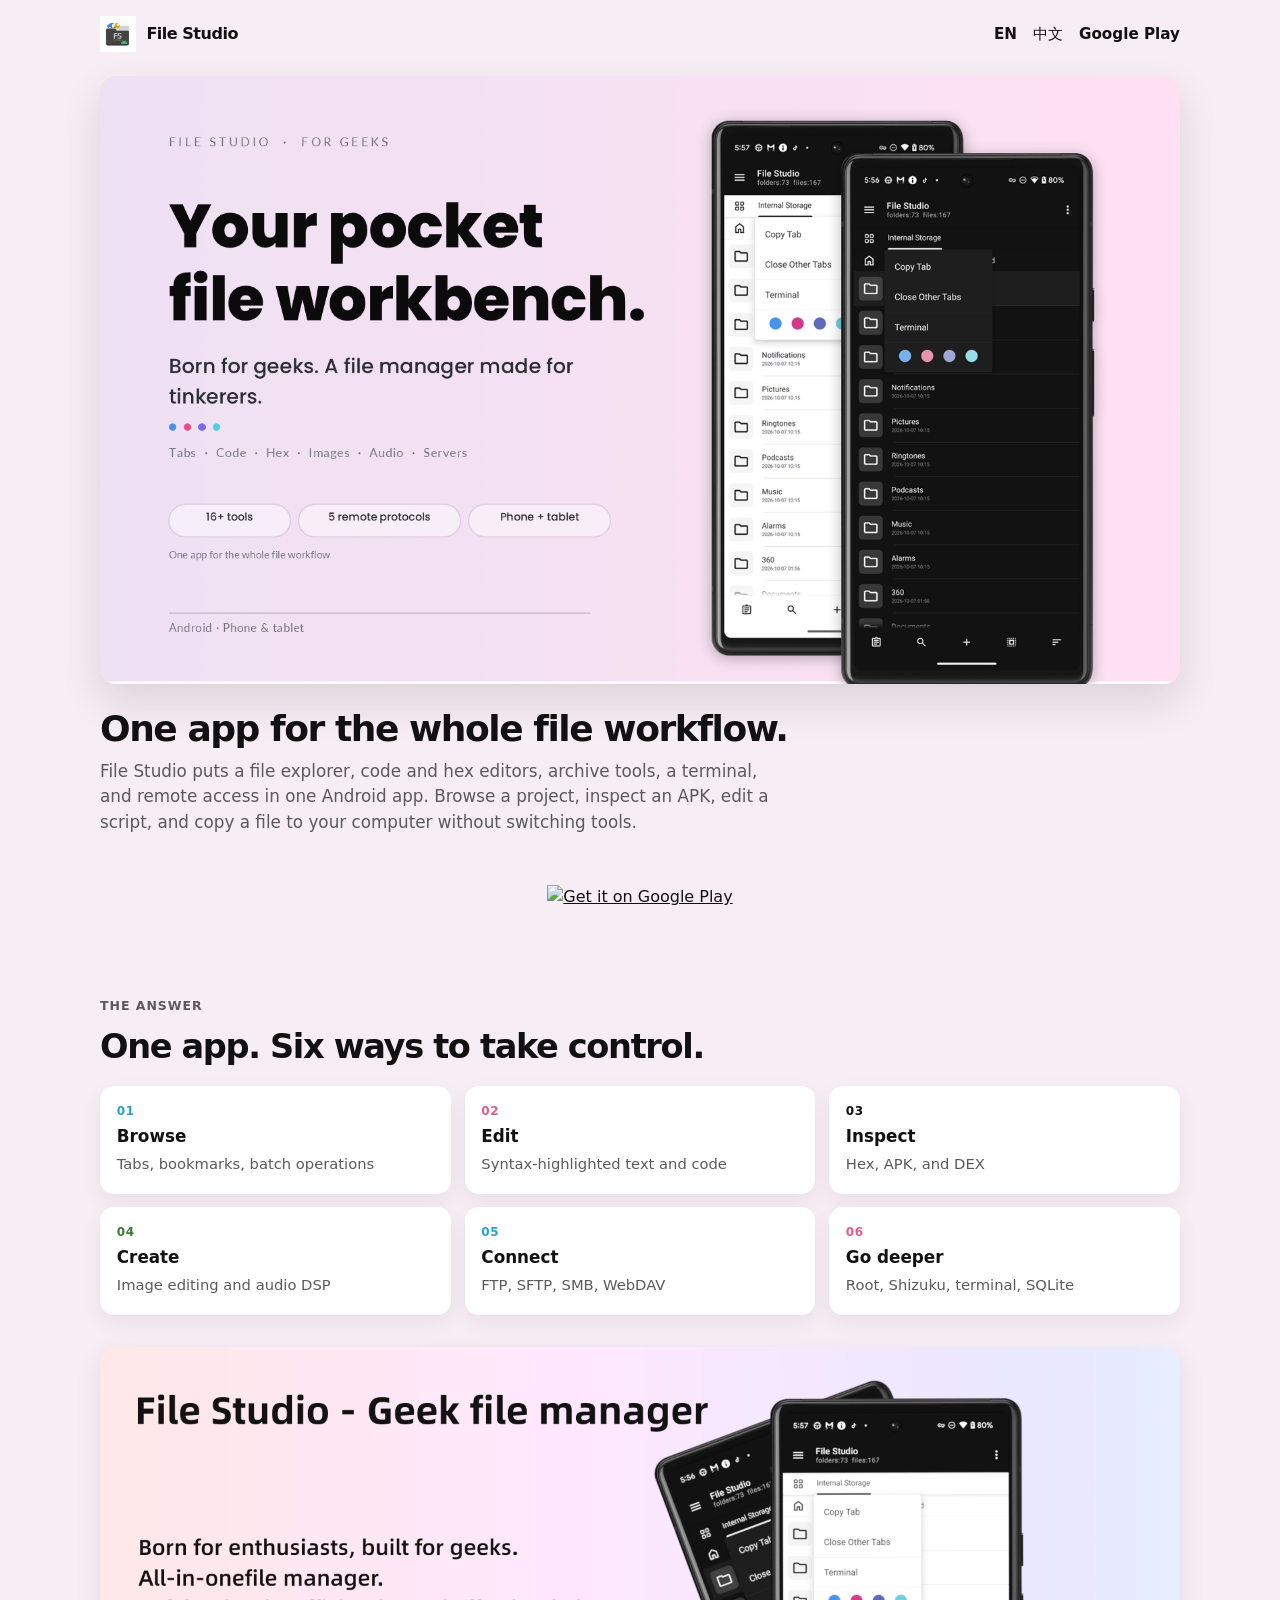
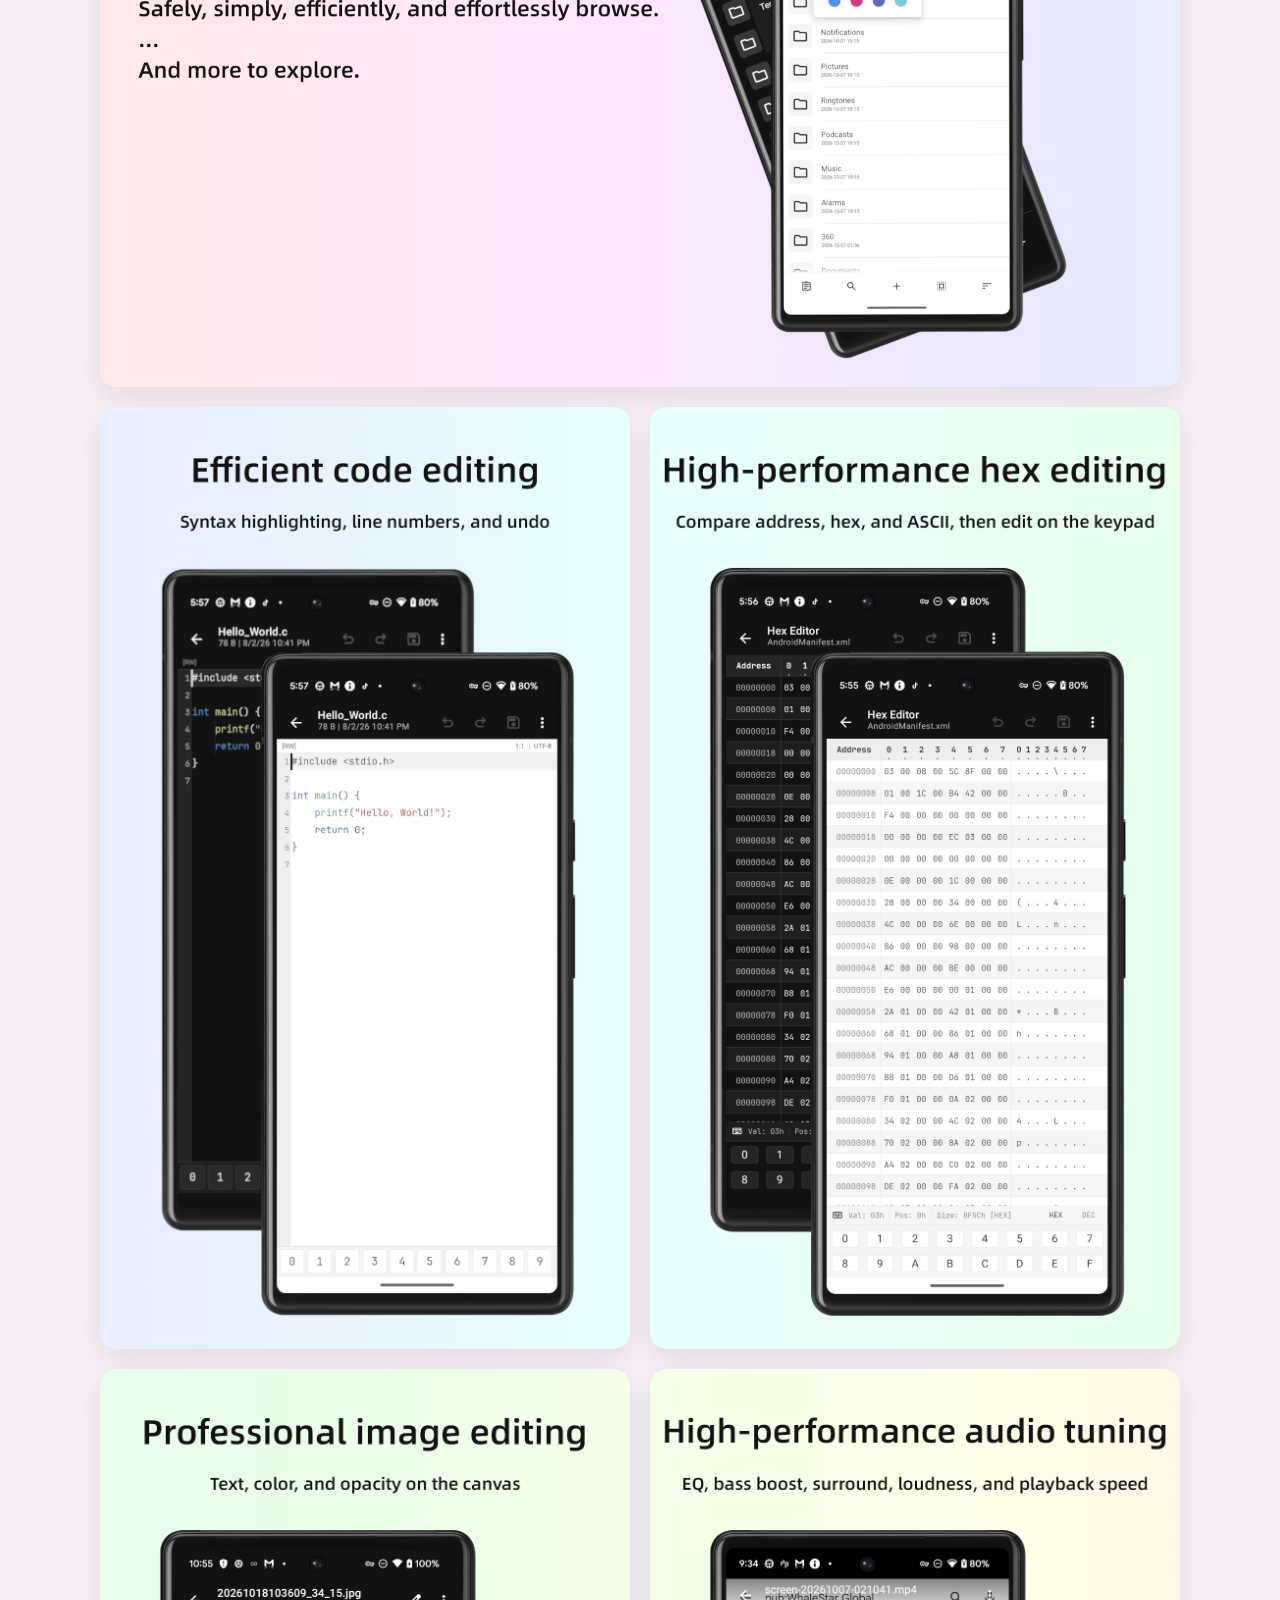
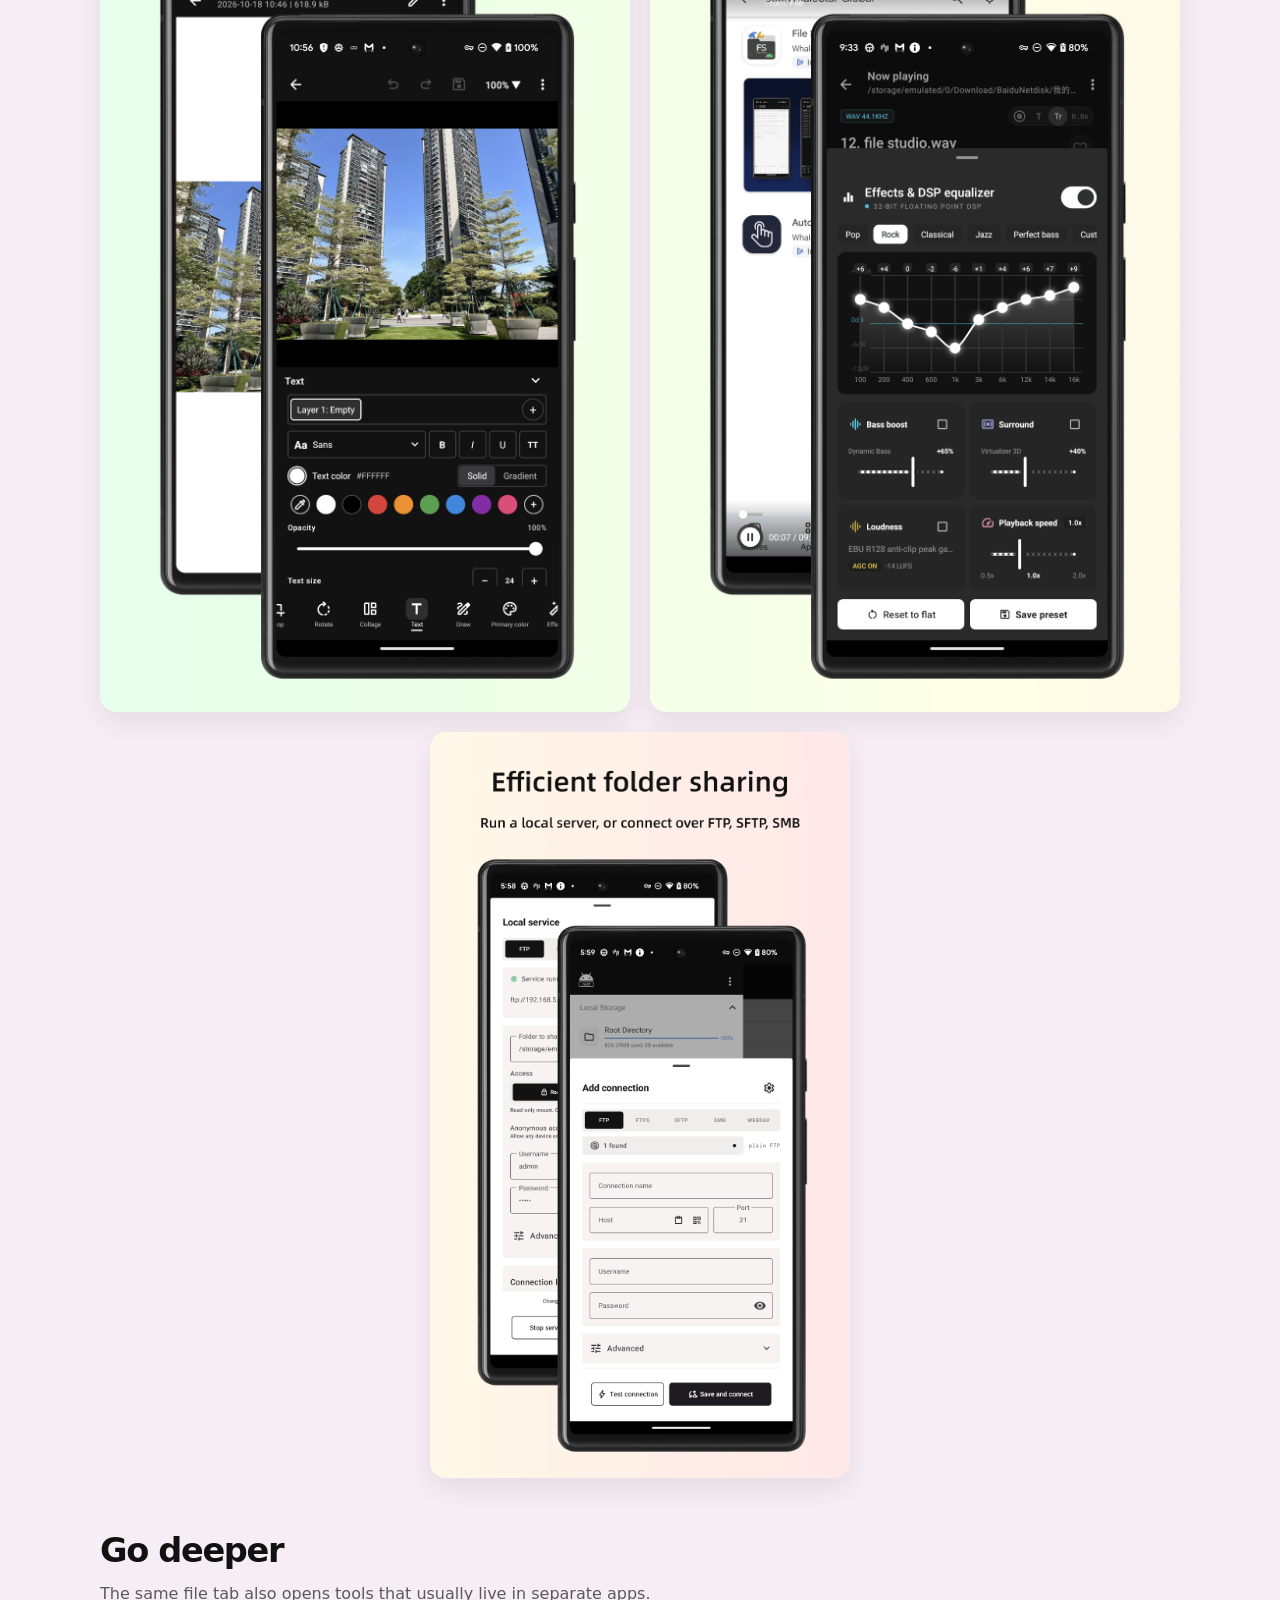
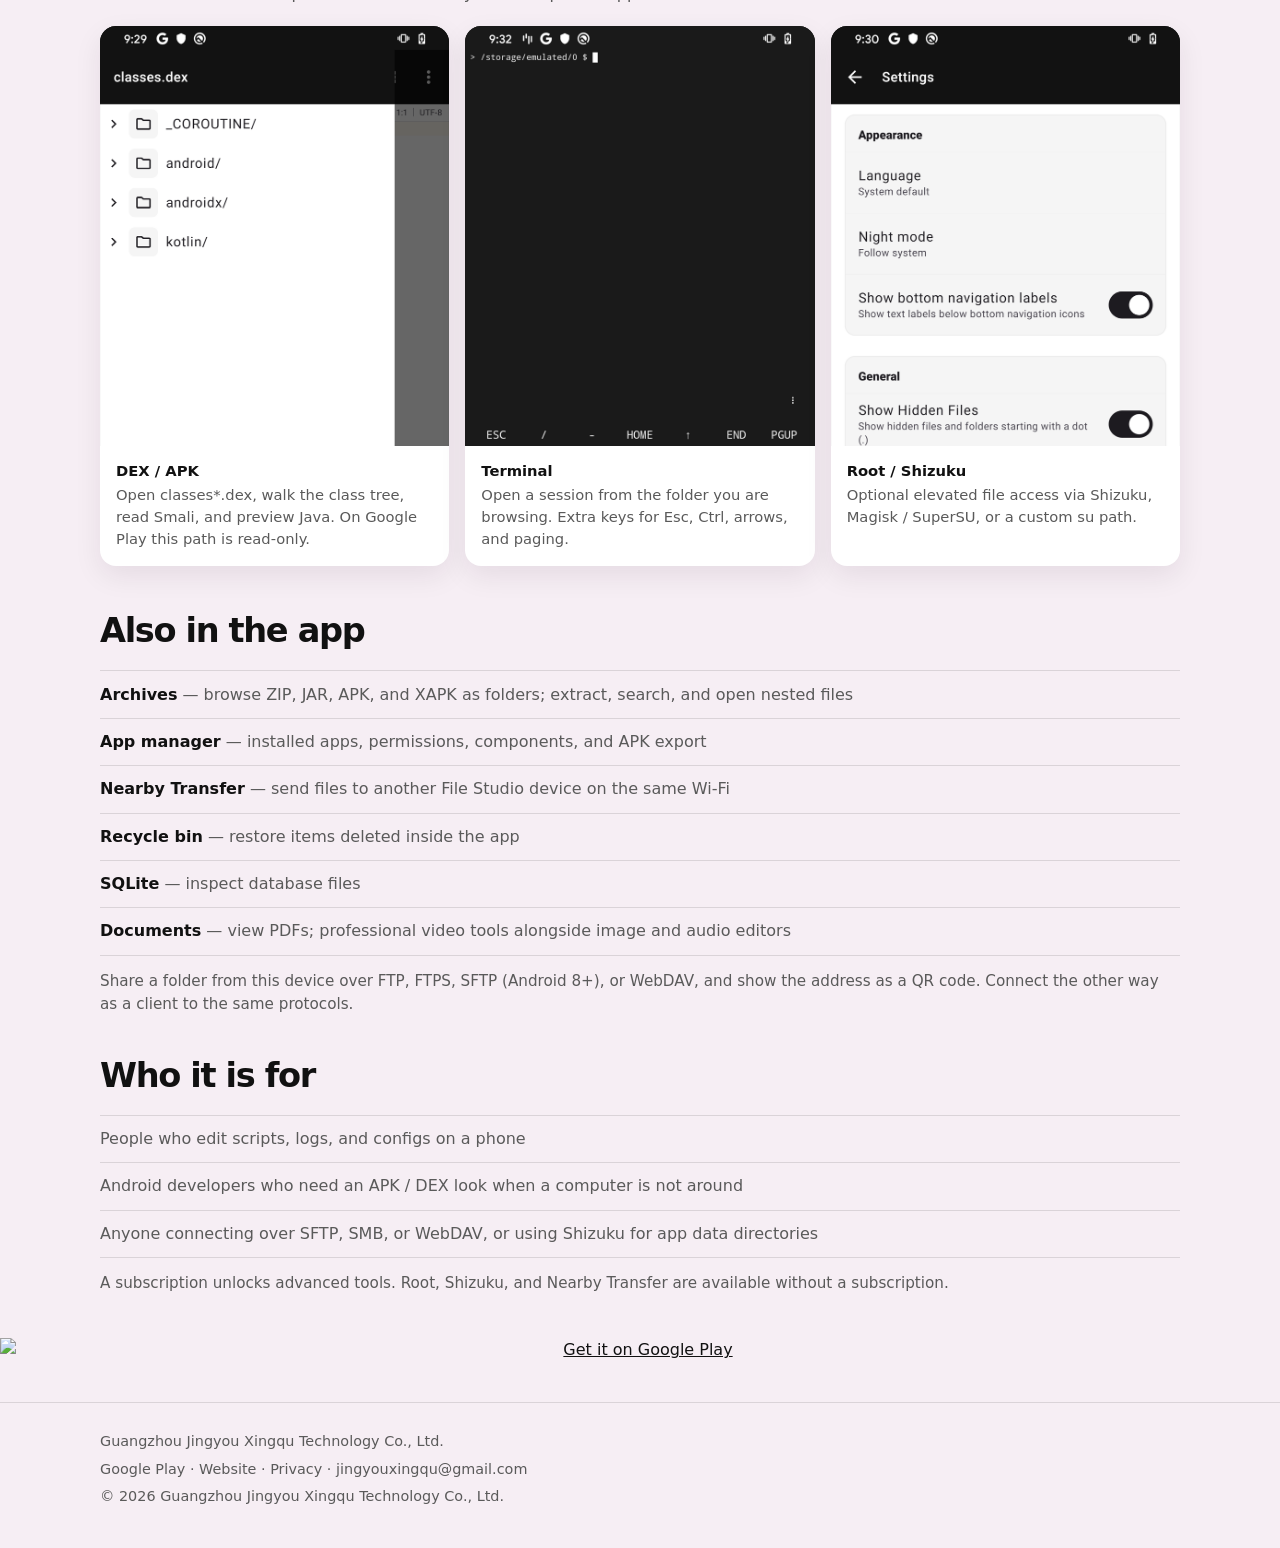
==== docs/index.html @ 3aeeb848 "发布 File Studio 产品介绍页 将 README 画廊、中英 GitHub Pages 与商店截图推到公开仓库，下载入口指向 Google Play。  Co-authored-by: Cu" ====
<!DOCTYPE html>
<html lang="en">
  <head>
    <meta charset="utf-8" />
    <meta name="viewport" content="width=device-width, initial-scale=1" />
    <title>File Studio — Geek file manager</title>
    <meta
      name="description"
      content="Born for geeks. File explorer, code and hex editors, APK/DEX inspection, terminal, and remote access — in one Android app."
    />
    <meta property="og:title" content="File Studio — Geek file manager" />
    <meta
      property="og:description"
      content="Born for geeks. A file manager made for tinkerers."
    />
    <meta property="og:image" content="images/hero-slide.png" />
    <link rel="icon" href="images/icon.png" />
    <link rel="stylesheet" href="styles.css" />
  </head>
  <body>
    <header class="wrap site-header">
      <a class="brand" href="./">
        <img src="images/icon.png" alt="" width="36" height="36" />
        File Studio
      </a>
      <nav class="nav">
        <a href="./" aria-current="page">EN</a>
        <a href="zh-cn/">中文</a>
        <a
          class="play-text"
          href="https://play.google.com/store/apps/details?id=com.happy.explorer"
          >Google Play</a
        >
      </nav>
    </header>

    <main>
      <section class="wrap hero">
        <img
          class="hero-slide"
          src="images/hero-slide.png"
          alt="File Studio — your pocket file workbench on phone and tablet"
        />
      </section>

      <section class="wrap intro">
        <h1>One app for the whole file workflow.</h1>
        <p>
          File Studio puts a file explorer, code and hex editors, archive tools,
          a terminal, and remote access in one Android app. Browse a project,
          inspect an APK, edit a script, and copy a file to your computer without
          switching tools.
        </p>
      </section>

      <p class="play-row">
        <a href="https://play.google.com/store/apps/details?id=com.happy.explorer">
          <img
            alt="Get it on Google Play"
            src="https://play.google.com/intl/en_us/badges/static/images/badges/en_badge_web_generic.png"
          />
        </a>
      </p>

      <section class="wrap ways">
        <p class="ways-kicker">The answer</p>
        <h2>One app. Six ways to take control.</h2>
        <div class="ways-grid">
          <div class="way">
            <span class="num">01</span>
            <strong>Browse</strong>
            <span>Tabs, bookmarks, batch operations</span>
          </div>
          <div class="way">
            <span class="num">02</span>
            <strong>Edit</strong>
            <span>Syntax-highlighted text and code</span>
          </div>
          <div class="way">
            <span class="num">03</span>
            <strong>Inspect</strong>
            <span>Hex, APK, and DEX</span>
          </div>
          <div class="way">
            <span class="num">04</span>
            <strong>Create</strong>
            <span>Image editing and audio DSP</span>
          </div>
          <div class="way">
            <span class="num">05</span>
            <strong>Connect</strong>
            <span>FTP, SFTP, SMB, WebDAV</span>
          </div>
          <div class="way">
            <span class="num">06</span>
            <strong>Go deeper</strong>
            <span>Root, Shizuku, terminal, SQLite</span>
          </div>
        </div>
      </section>

      <section class="wrap gallery" aria-label="Screenshots">
        <img
          class="shot"
          src="images/en/phone-01.png"
          alt="Efficient file browsing — copy tabs, close others, and open a terminal"
        />
        <div class="pair">
          <img
            class="shot"
            src="images/en/phone-02.png"
            alt="Efficient code editing — syntax highlighting, line numbers, and undo"
          />
          <img
            class="shot"
            src="images/en/phone-03.png"
            alt="High-performance hex editing — address, hex, and ASCII side by side"
          />
        </div>
        <div class="pair">
          <img
            class="shot"
            src="images/en/phone-04.png"
            alt="Professional image editing — text, color, and opacity on the canvas"
          />
          <img
            class="shot"
            src="images/en/phone-05.png"
            alt="High-performance audio tuning — EQ, bass boost, surround, loudness, and playback speed"
          />
        </div>
        <img
          class="shot portrait"
          src="images/en/phone-06.png"
          alt="Efficient folder sharing — run a local server, or connect over FTP, SFTP, SMB"
        />
      </section>

      <section class="wrap deeper">
        <h2>Go deeper</h2>
        <p class="lead">The same file tab also opens tools that usually live in separate apps.</p>
        <div class="deeper-grid">
          <figure>
            <img src="images/dex.png" alt="DEX class tree for classes.dex" />
            <figcaption>
              <strong>DEX / APK</strong>
              <span>Open classes*.dex, walk the class tree, read Smali, and preview Java. On Google Play this path is read-only.</span>
            </figcaption>
          </figure>
          <figure>
            <img src="images/terminal.png" alt="Built-in terminal session" />
            <figcaption>
              <strong>Terminal</strong>
              <span>Open a session from the folder you are browsing. Extra keys for Esc, Ctrl, arrows, and paging.</span>
            </figcaption>
          </figure>
          <figure>
            <img src="images/root.png" alt="Shizuku and Root settings" />
            <figcaption>
              <strong>Root / Shizuku</strong>
              <span>Optional elevated file access via Shizuku, Magisk / SuperSU, or a custom su path.</span>
            </figcaption>
          </figure>
        </div>
      </section>

      <section class="wrap also">
        <h2>Also in the app</h2>
        <ul>
          <li><strong>Archives</strong> — browse ZIP, JAR, APK, and XAPK as folders; extract, search, and open nested files</li>
          <li><strong>App manager</strong> — installed apps, permissions, components, and APK export</li>
          <li><strong>Nearby Transfer</strong> — send files to another File Studio device on the same Wi-Fi</li>
          <li><strong>Recycle bin</strong> — restore items deleted inside the app</li>
          <li><strong>SQLite</strong> — inspect database files</li>
          <li><strong>Documents</strong> — view PDFs; professional video tools alongside image and audio editors</li>
        </ul>
        <p class="note">
          Share a folder from this device over FTP, FTPS, SFTP (Android 8+), or WebDAV,
          and show the address as a QR code. Connect the other way as a client to the same protocols.
        </p>
      </section>

      <section class="wrap who">
        <h2>Who it is for</h2>
        <ul>
          <li>People who edit scripts, logs, and configs on a phone</li>
          <li>Android developers who need an APK / DEX look when a computer is not around</li>
          <li>Anyone connecting over SFTP, SMB, or WebDAV, or using Shizuku for app data directories</li>
        </ul>
        <p class="note">
          A subscription unlocks advanced tools. Root, Shizuku, and Nearby Transfer are available without a subscription.
        </p>
      </section>

      <section class="cta">
        <a href="https://play.google.com/store/apps/details?id=com.happy.explorer">
          <img
            alt="Get it on Google Play"
            src="https://play.google.com/intl/en_us/badges/static/images/badges/en_badge_web_generic.png"
            height="80"
          />
        </a>
      </section>
    </main>

    <footer class="site-footer">
      <div class="wrap">
        <p>Guangzhou Jingyou Xingqu Technology Co., Ltd.</p>
        <p>
          <a href="https://play.google.com/store/apps/details?id=com.happy.explorer">Google Play</a>
          · <a href="https://fs.xingqux.com">Website</a>
          · <a href="https://fs.xingqux.com/legal/privacy/">Privacy</a>
          · <a href="mailto:jingyouxingqu@gmail.com">jingyouxingqu@gmail.com</a>
        </p>
        <p>© 2026 Guangzhou Jingyou Xingqu Technology Co., Ltd.</p>
      </div>
    </footer>
  </body>
</html>
---- docs/styles.css ----
:root {
  --bg: #f6eef4;
  --bg-alt: #f3f5ee;
  --ink: #111111;
  --muted: #5a5a5a;
  --line: rgba(17, 17, 17, 0.12);
  --card: #ffffff;
  --max: 1080px;
  --font: "Segoe UI", system-ui, -apple-system, "PingFang SC", "Noto Sans SC",
    "Hiragino Sans GB", sans-serif;
}

* { box-sizing: border-box; }

html, body {
  margin: 0;
  padding: 0;
  background: var(--bg);
  color: var(--ink);
  font-family: var(--font);
  line-height: 1.5;
}

img { max-width: 100%; height: auto; display: block; }

a { color: inherit; }

.wrap {
  width: min(100% - 2rem, var(--max));
  margin-inline: auto;
}

.site-header {
  display: flex;
  align-items: center;
  justify-content: space-between;
  gap: 1rem;
  padding: 1rem 0;
}

.brand {
  display: flex;
  align-items: center;
  gap: 0.65rem;
  text-decoration: none;
  font-weight: 700;
  letter-spacing: -0.03em;
}

.brand img {
  width: 36px;
  height: 36px;
}

.nav {
  display: flex;
  align-items: center;
  gap: 1rem;
  font-size: 0.95rem;
}

.nav a { text-decoration: none; }

.nav a[aria-current="page"] { font-weight: 700; }

.nav .play-text {
  font-weight: 700;
}

.hero {
  padding: 0.5rem 0 1.5rem;
}

.intro {
  padding: 0 0 1.75rem;
}

.intro h1 {
  margin: 0 0 0.65rem;
  font-size: clamp(1.7rem, 3.2vw, 2.25rem);
  letter-spacing: -0.04em;
  line-height: 1.15;
}

.intro p {
  margin: 0;
  max-width: 42rem;
  color: var(--muted);
  font-size: 1.05rem;
}

.ways {
  padding: 0 0 2rem;
}

.ways h2,
.also h2,
.who h2 {
  margin: 0 0 0.85rem;
  font-size: clamp(1.6rem, 3vw, 2.1rem);
  letter-spacing: -0.04em;
}

.ways-kicker {
  margin: 0 0 0.35rem;
  font-size: 0.78rem;
  font-weight: 700;
  letter-spacing: 0.08em;
  text-transform: uppercase;
  color: var(--muted);
}

.ways-grid {
  display: grid;
  grid-template-columns: repeat(3, 1fr);
  gap: 0.85rem;
}

.way {
  background: var(--card);
  border-radius: 14px;
  padding: 1rem 1.05rem 1.1rem;
  box-shadow: 0 8px 22px rgba(40, 16, 32, 0.06);
}

.way .num {
  display: block;
  font-size: 0.75rem;
  font-weight: 700;
  letter-spacing: 0.04em;
  color: #2aa3c7;
  margin-bottom: 0.25rem;
}

.way:nth-child(2) .num { color: #e45d8a; }
.way:nth-child(3) .num { color: #111; }
.way:nth-child(4) .num { color: #3d7a3a; }
.way:nth-child(5) .num { color: #2aa3c7; }
.way:nth-child(6) .num { color: #e45d8a; }

.way strong {
  display: block;
  font-size: 1.05rem;
  margin-bottom: 0.2rem;
}

.way span {
  color: var(--muted);
  font-size: 0.92rem;
}

.also,
.who {
  padding: 0 0 2.2rem;
}

.also ul,
.who ul {
  margin: 0;
  padding: 0;
  list-style: none;
}

.also li,
.who li {
  padding: 0.7rem 0;
  border-top: 1px solid var(--line);
  color: var(--muted);
}

.also li:last-child,
.who li:last-child {
  border-bottom: 1px solid var(--line);
}

.also li strong,
.who li strong {
  color: var(--ink);
}

.note {
  margin: 0.9rem 0 0;
  color: var(--muted);
  font-size: 0.95rem;
}

.hero img.hero-slide {
  width: 100%;
  border-radius: 16px;
  box-shadow: 0 18px 40px rgba(40, 16, 32, 0.12);
}

.play-row {
  display: flex;
  justify-content: center;
  padding: 0.4rem 0 1.5rem;
}

.play-row img {
  height: 72px;
  width: auto;
}

.gallery {
  display: grid;
  gap: 1.25rem;
  padding-bottom: 2.5rem;
}

.gallery .shot {
  width: 100%;
  border-radius: 16px;
  background: var(--card);
  box-shadow: 0 10px 28px rgba(40, 16, 32, 0.08);
}

.gallery > .shot.portrait {
  max-width: 420px;
  margin-inline: auto;
}

.gallery .pair {
  display: grid;
  grid-template-columns: 1fr 1fr;
  gap: 1.25rem;
}

.gallery .pair .shot {
  margin-inline: auto;
}

.deeper {
  padding: 0.5rem 0 2.5rem;
}

.deeper h2 {
  margin: 0 0 0.35rem;
  font-size: clamp(1.6rem, 3vw, 2.1rem);
  letter-spacing: -0.04em;
}

.deeper .lead {
  margin: 0 0 1.25rem;
  color: var(--muted);
}

.deeper-grid {
  display: grid;
  grid-template-columns: repeat(3, 1fr);
  gap: 1rem;
}

figure {
  margin: 0;
  background: var(--card);
  border-radius: 16px;
  overflow: hidden;
  box-shadow: 0 10px 28px rgba(40, 16, 32, 0.08);
}

figure img {
  width: 100%;
  max-height: 420px;
  object-fit: cover;
  object-position: top;
  background: #111;
}

figcaption {
  padding: 0.85rem 1rem 1rem;
  font-size: 0.92rem;
}

figcaption strong {
  display: block;
  margin-bottom: 0.15rem;
}

figcaption span {
  color: var(--muted);
}

.cta {
  text-align: center;
  padding: 0.5rem 0 2.5rem;
}

.site-footer {
  border-top: 1px solid var(--line);
  padding: 1.4rem 0 2.2rem;
  color: var(--muted);
  font-size: 0.9rem;
}

.site-footer p { margin: 0.35rem 0; }

.site-footer a { text-decoration: none; }

.site-footer a:hover { text-decoration: underline; }

@media (max-width: 800px) {
  .gallery .pair,
  .ways-grid {
    grid-template-columns: 1fr;
  }
  .deeper-grid {
    grid-template-columns: 1fr;
    max-width: 360px;
    margin-inline: auto;
  }
  figure img { max-height: 520px; }
}
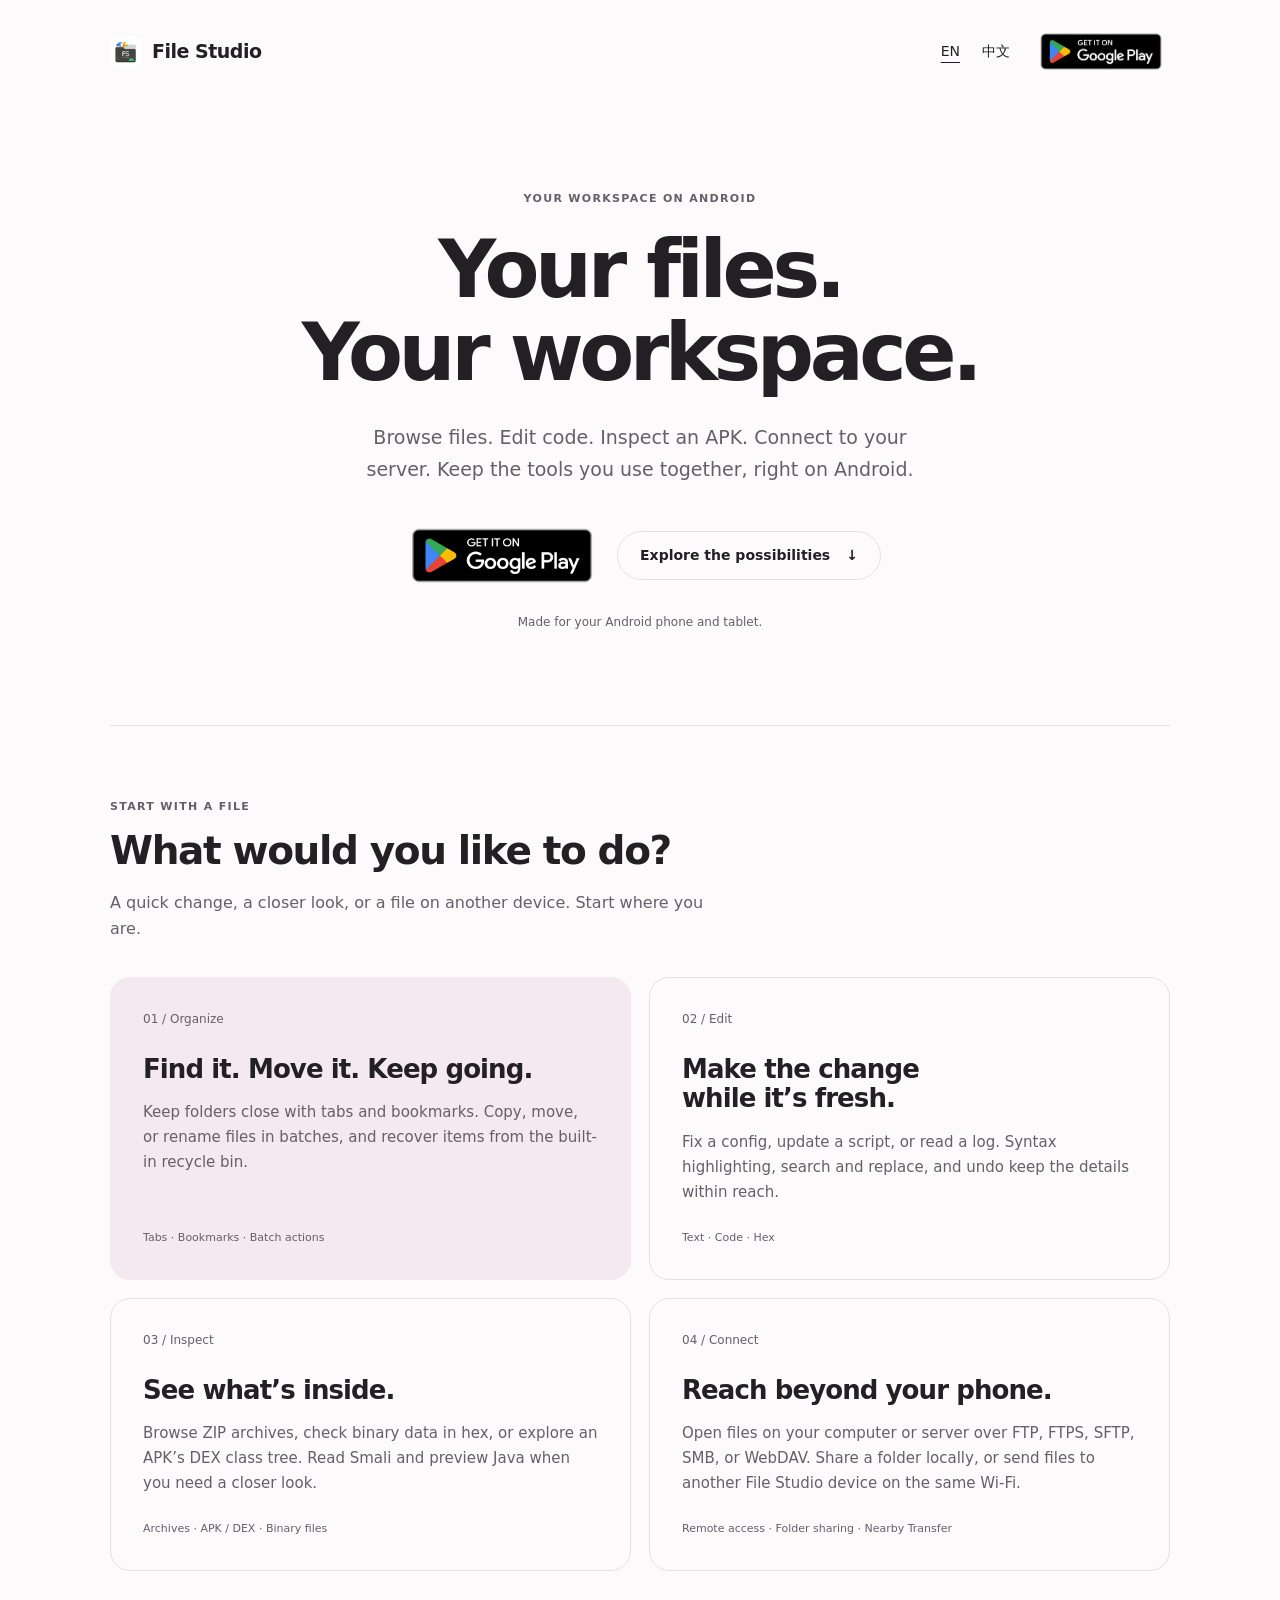
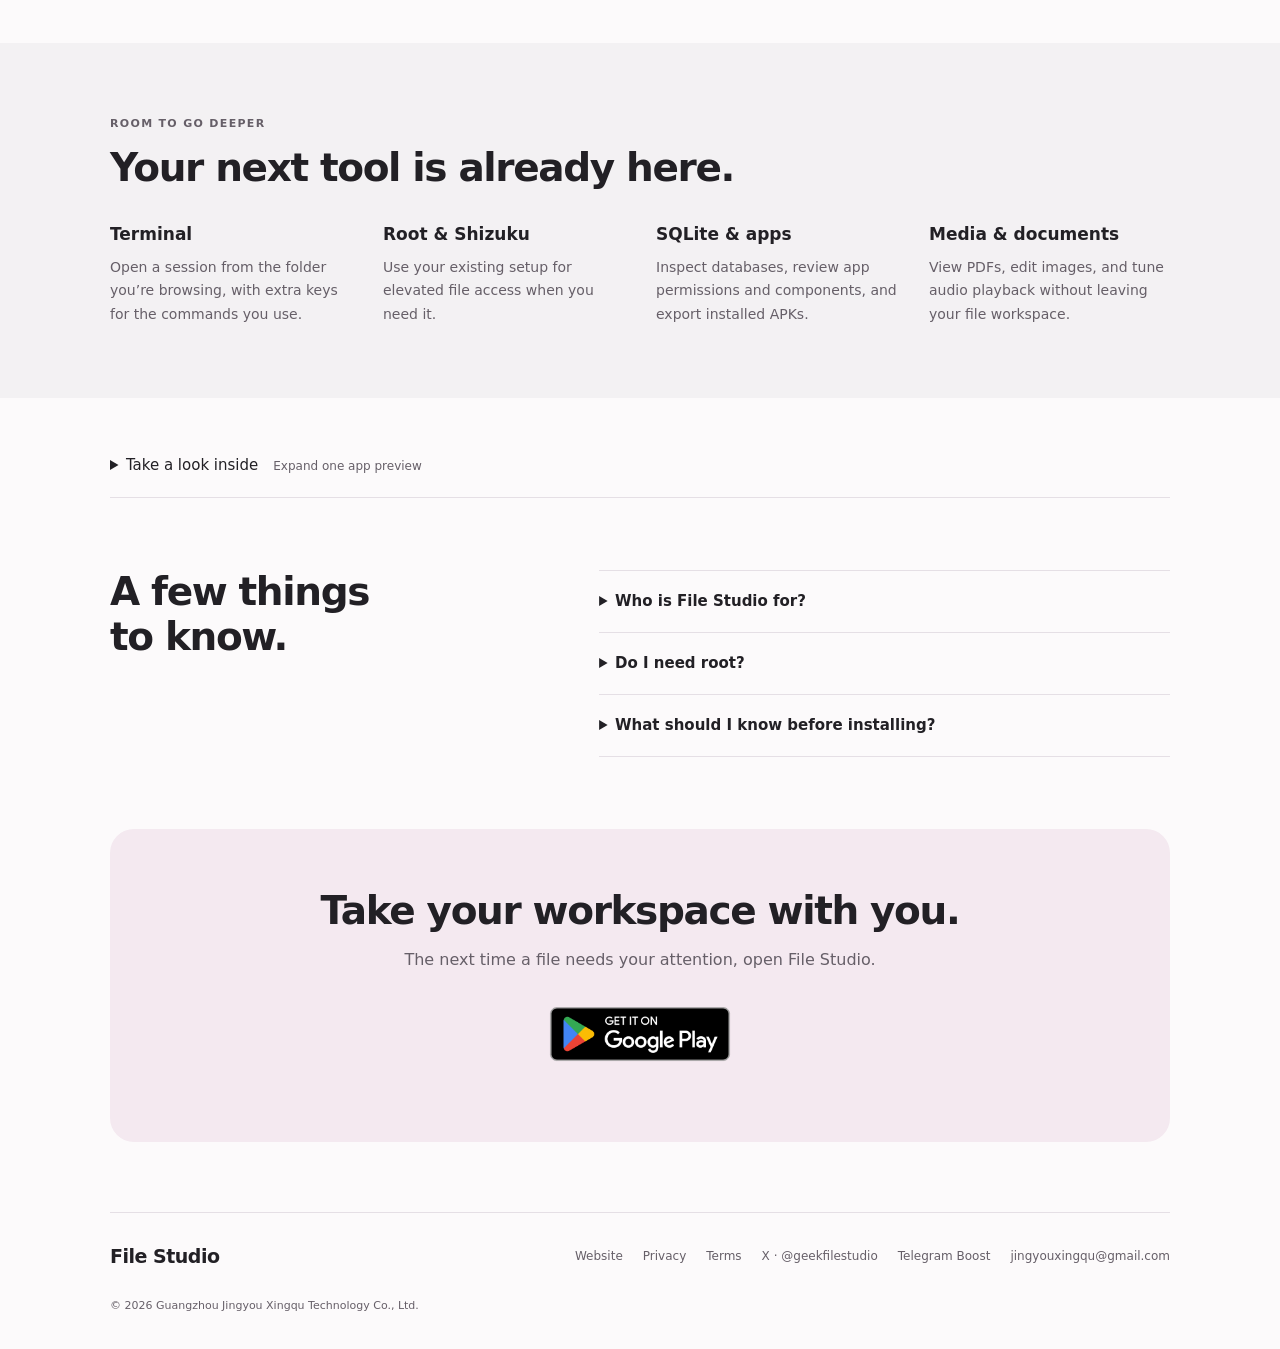
==== commit 32a2299b: "first commit" ====
--- a/docs/index.html
+++ b/docs/index.html
@@ -1,219 +1,56 @@
 <!DOCTYPE html>
 <html lang="en">
-  <head>
-    <meta charset="utf-8" />
-    <meta name="viewport" content="width=device-width, initial-scale=1" />
-    <title>File Studio — Geek file manager</title>
-    <meta
-      name="description"
-      content="Born for geeks. File explorer, code and hex editors, APK/DEX inspection, terminal, and remote access — in one Android app."
-    />
-    <meta property="og:title" content="File Studio — Geek file manager" />
-    <meta
-      property="og:description"
-      content="Born for geeks. A file manager made for tinkerers."
-    />
-    <meta property="og:image" content="images/hero-slide.png" />
-    <link rel="icon" href="images/icon.png" />
-    <link rel="stylesheet" href="styles.css" />
-  </head>
-  <body>
-    <header class="wrap site-header">
-      <a class="brand" href="./">
-        <img src="images/icon.png" alt="" width="36" height="36" />
-        File Studio
-      </a>
-      <nav class="nav">
-        <a href="./" aria-current="page">EN</a>
-        <a href="zh-cn/">中文</a>
-        <a
-          class="play-text"
-          href="https://play.google.com/store/apps/details?id=com.happy.explorer"
-          >Google Play</a
-        >
-      </nav>
-    </header>
-
-    <main>
-      <section class="wrap hero">
-        <img
-          class="hero-slide"
-          src="images/hero-slide.png"
-          alt="File Studio — your pocket file workbench on phone and tablet"
-        />
-      </section>
-
-      <section class="wrap intro">
-        <h1>One app for the whole file workflow.</h1>
-        <p>
-          File Studio puts a file explorer, code and hex editors, archive tools,
-          a terminal, and remote access in one Android app. Browse a project,
-          inspect an APK, edit a script, and copy a file to your computer without
-          switching tools.
-        </p>
-      </section>
-
-      <p class="play-row">
-        <a href="https://play.google.com/store/apps/details?id=com.happy.explorer">
-          <img
-            alt="Get it on Google Play"
-            src="https://play.google.com/intl/en_us/badges/static/images/badges/en_badge_web_generic.png"
-          />
-        </a>
-      </p>
-
-      <section class="wrap ways">
-        <p class="ways-kicker">The answer</p>
-        <h2>One app. Six ways to take control.</h2>
-        <div class="ways-grid">
-          <div class="way">
-            <span class="num">01</span>
-            <strong>Browse</strong>
-            <span>Tabs, bookmarks, batch operations</span>
-          </div>
-          <div class="way">
-            <span class="num">02</span>
-            <strong>Edit</strong>
-            <span>Syntax-highlighted text and code</span>
-          </div>
-          <div class="way">
-            <span class="num">03</span>
-            <strong>Inspect</strong>
-            <span>Hex, APK, and DEX</span>
-          </div>
-          <div class="way">
-            <span class="num">04</span>
-            <strong>Create</strong>
-            <span>Image editing and audio DSP</span>
-          </div>
-          <div class="way">
-            <span class="num">05</span>
-            <strong>Connect</strong>
-            <span>FTP, SFTP, SMB, WebDAV</span>
-          </div>
-          <div class="way">
-            <span class="num">06</span>
-            <strong>Go deeper</strong>
-            <span>Root, Shizuku, terminal, SQLite</span>
-          </div>
-        </div>
-      </section>
-
-      <section class="wrap gallery" aria-label="Screenshots">
-        <img
-          class="shot"
-          src="images/en/phone-01.png"
-          alt="Efficient file browsing — copy tabs, close others, and open a terminal"
-        />
-        <div class="pair">
-          <img
-            class="shot"
-            src="images/en/phone-02.png"
-            alt="Efficient code editing — syntax highlighting, line numbers, and undo"
-          />
-          <img
-            class="shot"
-            src="images/en/phone-03.png"
-            alt="High-performance hex editing — address, hex, and ASCII side by side"
-          />
-        </div>
-        <div class="pair">
-          <img
-            class="shot"
-            src="images/en/phone-04.png"
-            alt="Professional image editing — text, color, and opacity on the canvas"
-          />
-          <img
-            class="shot"
-            src="images/en/phone-05.png"
-            alt="High-performance audio tuning — EQ, bass boost, surround, loudness, and playback speed"
-          />
-        </div>
-        <img
-          class="shot portrait"
-          src="images/en/phone-06.png"
-          alt="Efficient folder sharing — run a local server, or connect over FTP, SFTP, SMB"
-        />
-      </section>
-
-      <section class="wrap deeper">
-        <h2>Go deeper</h2>
-        <p class="lead">The same file tab also opens tools that usually live in separate apps.</p>
-        <div class="deeper-grid">
-          <figure>
-            <img src="images/dex.png" alt="DEX class tree for classes.dex" />
-            <figcaption>
-              <strong>DEX / APK</strong>
-              <span>Open classes*.dex, walk the class tree, read Smali, and preview Java. On Google Play this path is read-only.</span>
-            </figcaption>
-          </figure>
-          <figure>
-            <img src="images/terminal.png" alt="Built-in terminal session" />
-            <figcaption>
-              <strong>Terminal</strong>
-              <span>Open a session from the folder you are browsing. Extra keys for Esc, Ctrl, arrows, and paging.</span>
-            </figcaption>
-          </figure>
-          <figure>
-            <img src="images/root.png" alt="Shizuku and Root settings" />
-            <figcaption>
-              <strong>Root / Shizuku</strong>
-              <span>Optional elevated file access via Shizuku, Magisk / SuperSU, or a custom su path.</span>
-            </figcaption>
-          </figure>
-        </div>
-      </section>
-
-      <section class="wrap also">
-        <h2>Also in the app</h2>
-        <ul>
-          <li><strong>Archives</strong> — browse ZIP, JAR, APK, and XAPK as folders; extract, search, and open nested files</li>
-          <li><strong>App manager</strong> — installed apps, permissions, components, and APK export</li>
-          <li><strong>Nearby Transfer</strong> — send files to another File Studio device on the same Wi-Fi</li>
-          <li><strong>Recycle bin</strong> — restore items deleted inside the app</li>
-          <li><strong>SQLite</strong> — inspect database files</li>
-          <li><strong>Documents</strong> — view PDFs; professional video tools alongside image and audio editors</li>
-        </ul>
-        <p class="note">
-          Share a folder from this device over FTP, FTPS, SFTP (Android 8+), or WebDAV,
-          and show the address as a QR code. Connect the other way as a client to the same protocols.
-        </p>
-      </section>
-
-      <section class="wrap who">
-        <h2>Who it is for</h2>
-        <ul>
-          <li>People who edit scripts, logs, and configs on a phone</li>
-          <li>Android developers who need an APK / DEX look when a computer is not around</li>
-          <li>Anyone connecting over SFTP, SMB, or WebDAV, or using Shizuku for app data directories</li>
-        </ul>
-        <p class="note">
-          A subscription unlocks advanced tools. Root, Shizuku, and Nearby Transfer are available without a subscription.
-        </p>
-      </section>
-
-      <section class="cta">
-        <a href="https://play.google.com/store/apps/details?id=com.happy.explorer">
-          <img
-            alt="Get it on Google Play"
-            src="https://play.google.com/intl/en_us/badges/static/images/badges/en_badge_web_generic.png"
-            height="80"
-          />
-        </a>
-      </section>
-    </main>
-
-    <footer class="site-footer">
-      <div class="wrap">
-        <p>Guangzhou Jingyou Xingqu Technology Co., Ltd.</p>
-        <p>
-          <a href="https://play.google.com/store/apps/details?id=com.happy.explorer">Google Play</a>
-          · <a href="https://fs.xingqux.com">Website</a>
-          · <a href="https://fs.xingqux.com/legal/privacy/">Privacy</a>
-          · <a href="mailto:jingyouxingqu@gmail.com">jingyouxingqu@gmail.com</a>
-        </p>
-        <p>© 2026 Guangzhou Jingyou Xingqu Technology Co., Ltd.</p>
-      </div>
-    </footer>
-  </body>
+<head>
+  <meta charset="utf-8" />
+  <meta name="viewport" content="width=device-width, initial-scale=1" />
+  <title>File Studio — Your files. Your workspace.</title>
+  <meta name="description" content="A file manager and workspace for Android. Organize files, edit code, inspect APKs, and connect to your servers with File Studio." />
+  <meta property="og:type" content="website" />
+  <meta property="og:title" content="File Studio — Your files. Your workspace." />
+  <meta property="og:description" content="A file manager and workspace for Android. Organize files, edit code, inspect APKs, and connect to your servers with File Studio." />
+  <meta property="og:url" content="https://whalestarglobal.github.io/FileStudio/" />
+  <meta property="og:image" content="https://whalestarglobal.github.io/FileStudio/images/en/phone-01.png" />
+  <link rel="canonical" href="https://whalestarglobal.github.io/FileStudio/" />
+  <link rel="alternate" hreflang="en" href="https://whalestarglobal.github.io/FileStudio/" />
+  <link rel="alternate" hreflang="zh-CN" href="https://whalestarglobal.github.io/FileStudio/zh-cn/" />
+  <link rel="icon" href="images/icon.png" />
+  <link rel="stylesheet" href="styles.css" />
+</head>
+<body>
+  <a class="skip-link" href="#main">Skip to content</a>
+  <header class="wrap site-header">
+    <a class="brand" href="./"><img src="images/icon.png" alt="" width="32" height="32" />File Studio</a>
+    <nav class="nav" aria-label="Main navigation"><a href="./" lang="en" aria-current="page">EN</a><a href="zh-cn/" lang="zh-CN">中文</a><a class="store-link nav-get" href="https://play.google.com/store/apps/details?id=com.happy.explorer" aria-label="Open File Studio on Google Play" title="Open File Studio on Google Play"><img src="images/badges/google-play-en.png" alt="Get it on Google Play" width="646" height="250"></a></nav>
+  </header>
+  <main id="main">
+    <section class="wrap hero" aria-labelledby="hero-title">
+      <p class="eyebrow">YOUR WORKSPACE ON ANDROID</p>
+      <h1 id="hero-title">Your files.<br />Your workspace.</h1>
+      <p class="hero-intro">Browse files. Edit code. Inspect an APK. Connect to your server. Keep the tools you use together, right on Android.</p>
+      <div class="actions"><a class="store-link" href="https://play.google.com/store/apps/details?id=com.happy.explorer" aria-label="Open File Studio on Google Play" title="Open File Studio on Google Play"><img src="images/badges/google-play-en.png" alt="Get it on Google Play" width="646" height="250"></a><a class="button secondary" href="#possibilities">Explore the possibilities <span aria-hidden="true">↓</span></a></div>
+      <p class="platform">Made for your Android phone and tablet.</p>
+    </section>
+    <section class="wrap possibilities section" id="possibilities" aria-labelledby="possibilities-title">
+      <div class="section-heading"><p class="eyebrow">START WITH A FILE</p><h2 id="possibilities-title">What would you like to do?</h2><p>A quick change, a closer look, or a file on another device. Start where you are.</p></div>
+      <div class="feature-grid"><article class="feature"><p class="label">01 / Organize</p><h3>Find it. Move it. Keep going.</h3><p>Keep folders close with tabs and bookmarks. Copy, move, or rename files in batches, and recover items from the built-in recycle bin.</p><p class="feature-meta">Tabs · Bookmarks · Batch actions</p></article>
+<article class="feature"><p class="label">02 / Edit</p><h3>Make the change while it’s fresh.</h3><p>Fix a config, update a script, or read a log. Syntax highlighting, search and replace, and undo keep the details within reach.</p><p class="feature-meta">Text · Code · Hex</p></article>
+<article class="feature"><p class="label">03 / Inspect</p><h3>See what’s inside.</h3><p>Browse ZIP archives, check binary data in hex, or explore an APK’s DEX class tree. Read Smali and preview Java when you need a closer look.</p><p class="feature-meta">Archives · APK / DEX · Binary files</p></article>
+<article class="feature"><p class="label">04 / Connect</p><h3>Reach beyond your phone.</h3><p>Open files on your computer or server over FTP, FTPS, SFTP, SMB, or WebDAV. Share a folder locally, or send files to another File Studio device on the same Wi-Fi.</p><p class="feature-meta">Remote access · Folder sharing · Nearby Transfer</p></article></div>
+    </section>
+    <section class="tools-band section" aria-labelledby="tools-title">
+      <div class="wrap"><div class="section-heading"><p class="eyebrow">ROOM TO GO DEEPER</p><h2 id="tools-title">Your next tool is already here.</h2></div><div class="tools-grid"><div class="tool"><h3>Terminal</h3><p>Open a session from the folder you’re browsing, with extra keys for the commands you use.</p></div>
+<div class="tool"><h3>Root &amp; Shizuku</h3><p>Use your existing setup for elevated file access when you need it.</p></div>
+<div class="tool"><h3>SQLite &amp; apps</h3><p>Inspect databases, review app permissions and components, and export installed APKs.</p></div>
+<div class="tool"><h3>Media &amp; documents</h3><p>View PDFs, edit images, and tune audio playback without leaving your file workspace.</p></div></div></div>
+    </section>
+    <section class="wrap preview-section" aria-label="Take a look inside">
+      <details class="preview"><summary><span>Take a look inside</span><span class="preview-hint">Expand one app preview</span></summary><figure><a href="images/en/phone-01.png"><img src="images/en/phone-01.png" alt="File Studio file browsing with folder tabs and a menu for opening a terminal" width="3240" height="1920" loading="lazy" decoding="async" /></a><figcaption>Your folders and tools, in the same workspace.</figcaption></figure></details>
+    </section>
+    <section class="wrap faq section" aria-labelledby="faq-title"><h2 id="faq-title">A few things to know.</h2><div><details><summary>Who is File Studio for?</summary><p>For anyone who works with files on Android, from everyday organizing to developers editing scripts, inspecting APKs, or connecting to a server.</p></details>
+<details><summary>Do I need root?</summary><p>Everyday file management does not require root. Access to protected locations depends on Android permissions and your Root or Shizuku setup.</p></details>
+<details><summary>What should I know before installing?</summary><p>Some advanced tools require a subscription. APK / DEX Smali and Java previews are read-only in the Google Play edition. Local SFTP sharing requires Android 8 or later.</p></details></div></section>
+    <section class="wrap closing" aria-labelledby="closing-title"><h2 id="closing-title">Take your workspace with you.</h2><p>The next time a file needs your attention, open File Studio.</p><a class="store-link" href="https://play.google.com/store/apps/details?id=com.happy.explorer" aria-label="Open File Studio on Google Play" title="Open File Studio on Google Play"><img src="images/badges/google-play-en.png" alt="Get it on Google Play" width="646" height="250"></a></section>
+  </main>
+  <footer class="wrap site-footer"><a class="brand" href="./">File Studio</a><div><a href="https://fs.xingqux.com/">Website</a><a href="https://fs.xingqux.com/legal/privacy/">Privacy</a><a href="https://fs.xingqux.com/legal/terms/">Terms</a><a href="https://x.com/geekfilestudio?s=11">X · @geekfilestudio</a><a href="https://t.me/boost?c=3810486807">Telegram Boost</a><a href="mailto:jingyouxingqu@gmail.com">jingyouxingqu@gmail.com</a></div><p>© 2026 Guangzhou Jingyou Xingqu Technology Co., Ltd.</p></footer>
+</body>
 </html>
--- a/docs/styles.css
+++ b/docs/styles.css
@@ -1,312 +1,118 @@
 :root {
-  --bg: #f6eef4;
-  --bg-alt: #f3f5ee;
-  --ink: #111111;
-  --muted: #5a5a5a;
-  --line: rgba(17, 17, 17, 0.12);
-  --card: #ffffff;
-  --max: 1080px;
-  --font: "Segoe UI", system-ui, -apple-system, "PingFang SC", "Noto Sans SC",
-    "Hiragino Sans GB", sans-serif;
+  --bg: #fcfafb;
+  --ink: #222025;
+  --muted: #665f68;
+  --line: #e5dfe5;
+  --accent: #f4e9f0;
+  --max: 1060px;
+  font-family: "Segoe UI", system-ui, -apple-system, "PingFang SC", "Noto Sans SC", sans-serif;
+  color: var(--ink);
+  background: var(--bg);
+  line-height: 1.65;
+  -webkit-font-smoothing: antialiased;
 }
-
 * { box-sizing: border-box; }
-
-html, body {
-  margin: 0;
-  padding: 0;
-  background: var(--bg);
-  color: var(--ink);
-  font-family: var(--font);
-  line-height: 1.5;
+body { margin: 0; }
+img { display: block; max-width: 100%; height: auto; }
+a { color: inherit; text-underline-offset: 4px; }
+a:focus-visible, summary:focus-visible { outline: 3px solid #8a4274; outline-offset: 5px; border-radius: 4px; }
+h1, h2, h3, p { margin-top: 0; }
+h1, h2, h3 { font-weight: 600; line-height: 1.15; text-wrap: balance; }
+p { margin-bottom: 0; }
+.wrap { width: min(calc(100% - 64px), var(--max)); margin-inline: auto; }
+.skip-link { position: fixed; top: 12px; left: 16px; z-index: 2; padding: 8px 16px; background: white; transform: translateY(-180%); }
+.skip-link:focus { transform: translateY(0); }
+.site-header { display: flex; align-items: center; justify-content: space-between; gap: 24px; padding-block: 25px; }
+.brand { display: inline-flex; align-items: center; gap: 10px; flex-shrink: 0; font-size: 19px; font-weight: 650; letter-spacing: -.5px; text-decoration: none; }
+.brand img { width: 32px; height: 32px; border-radius: 9px; }
+.nav { display: flex; align-items: center; gap: 22px; font-size: 14px; }
+.nav a { text-decoration: none; }
+.nav a[aria-current] { text-decoration: underline; text-underline-offset: 6px; }
+.store-link { display: inline-flex; align-items: center; flex-shrink: 0; line-height: 0; }
+.store-link img { width: 206px; height: auto; }
+.nav-get img { width: 138px; }
+.hero { padding-block: 87px 92px; text-align: center; }
+.eyebrow { margin-bottom: 19px; font-size: 11px; font-weight: 650; letter-spacing: .12em; color: var(--muted); }
+.hero h1 { margin-bottom: 27px; font-size: clamp(50px, 6.7vw, 80px); line-height: 1.04; letter-spacing: -.055em; }
+.hero-intro { max-width: 590px; margin-inline: auto; font-size: 19px; line-height: 1.7; color: var(--muted); text-wrap: pretty; }
+.actions { display: flex; align-items: center; justify-content: center; flex-wrap: wrap; gap: 12px; margin-top: 30px; }
+.button { display: inline-flex; justify-content: center; align-items: center; gap: 16px; min-height: 48px; padding: 12px 22px; border: 1px solid var(--ink); border-radius: 999px; background: var(--ink); color: white; font-size: 14px; font-weight: 550; text-decoration: none; transition: background .15s; }
+.button:hover { background: #454049; }
+.button.secondary { color: var(--ink); background: transparent; border-color: var(--line); }
+.button.secondary:hover { background: var(--accent); }
+.platform { margin-top: 18px; font-size: 12px; color: var(--muted); }
+.section { padding-block: 72px; }
+.possibilities { border-top: 1px solid var(--line); scroll-margin-top: 24px; }
+.section-heading { margin-bottom: 34px; }
+.section-heading .eyebrow { margin-bottom: 13px; }
+h2 { margin-bottom: 16px; font-size: clamp(29px, 3.5vw, 39px); letter-spacing: -.035em; }
+.section-heading > p:last-child:not(.eyebrow) { max-width: 610px; color: var(--muted); font-size: 16px; }
+.feature-grid { display: grid; grid-template-columns: repeat(2, minmax(0, 1fr)); gap: 18px; }
+.feature { display: flex; flex-direction: column; padding: 32px; border: 1px solid var(--line); border-radius: 20px; }
+.feature:first-child { background: var(--accent); border-color: var(--accent); }
+.feature .label { margin-bottom: 25px; font-size: 12px; color: var(--muted); }
+.feature h3 { margin-bottom: 16px; font-size: 26px; letter-spacing: -.035em; }
+.feature > p:not(.label):not(.feature-meta) { color: var(--muted); font-size: 15px; }
+.feature .feature-meta { margin-top: auto; padding-top: 24px; font-size: 11px; color: var(--muted); }
+.tools-band { background: #f3f1f3; }
+.tools-grid { display: grid; grid-template-columns: repeat(4, minmax(0, 1fr)); gap: 32px; }
+.tool h3 { margin-bottom: 12px; font-size: 17px; }
+.tool p { color: var(--muted); font-size: 14px; }
+.preview-section { padding-top: 35px; }
+details > summary { cursor: pointer; }
+.preview { border-bottom: 1px solid var(--line); }
+.preview > summary { padding: 20px 0; font-size: 15px; }
+.preview-hint { margin-left: 15px; color: var(--muted); font-size: 12px; }
+figure { margin: 12px 0 30px; }
+figure img { width: min(100%, 760px); margin-inline: auto; border-radius: 14px; }
+figcaption { margin-top: 14px; text-align: center; font-size: 13px; color: var(--muted); }
+.faq { display: grid; grid-template-columns: 1fr 1.3fr; gap: 50px; }
+.faq h2 { max-width: 300px; }
+.faq details { border-bottom: 1px solid var(--line); }
+.faq details:first-child { border-top: 1px solid var(--line); }
+.faq summary { padding: 18px 0; font-size: 15px; font-weight: 550; }
+.faq details p { padding: 0 0 20px; font-size: 14px; color: var(--muted); }
+.closing { padding: 60px 24px; margin-bottom: 70px; text-align: center; background: var(--accent); border-radius: 24px; }
+.closing h2 { margin-bottom: 14px; }
+.closing p { color: var(--muted); font-size: 16px; }
+.closing .store-link { margin-top: 20px; }
+.site-footer { display: grid; grid-template-columns: auto 1fr; gap: 25px; padding-block: 28px 34px; border-top: 1px solid var(--line); }
+.site-footer > div { display: flex; justify-content: flex-end; flex-wrap: wrap; gap: 12px 20px; align-items: center; font-size: 12px; color: var(--muted); }
+.site-footer > div a { text-decoration: none; }
+.site-footer > div a:hover { text-decoration: underline; }
+.site-footer > p { grid-column: 1 / -1; font-size: 11px; color: var(--muted); }
+html[lang="zh-CN"] .hero h1 { letter-spacing: -.06em; line-height: 1.2; }
+html[lang="zh-CN"] .hero-intro { max-width: 550px; }
+html[lang="zh-CN"] .eyebrow { letter-spacing: .08em; }
+@media (max-width: 800px) {
+  .tools-grid { grid-template-columns: repeat(2, minmax(0, 1fr)); }
+  .faq { grid-template-columns: 1fr; gap: 15px; }
+  .faq h2 { max-width: none; }
+  .feature { padding: 26px; }
+  .site-footer { grid-template-columns: 1fr; }
+  .site-footer > div { justify-content: flex-start; }
 }
-
-img { max-width: 100%; height: auto; display: block; }
-
-a { color: inherit; }
-
-.wrap {
-  width: min(100% - 2rem, var(--max));
-  margin-inline: auto;
+@media (max-width: 540px) {
+  .wrap { width: calc(100% - 40px); }
+  .site-header { padding-block: 19px; gap: 14px; }
+  .brand { font-size: 17px; gap: 8px; }
+  .brand img { width: 28px; height: 28px; }
+  .nav { gap: 14px; font-size: 13px; }
+  .nav .nav-get { display: none; }
+  .hero { padding-block: 62px 65px; }
+  .hero h1 { font-size: clamp(43px, 10.5vw, 56px); }
+  .hero-intro { font-size: 16px; }
+  .eyebrow { font-size: 10px; }
+  .actions { gap: 10px; margin-top: 26px; }
+  .button { padding: 11px 17px; gap: 9px; font-size: 13px; }
+  .section { padding-block: 48px; }
+  .feature-grid { grid-template-columns: 1fr; gap: 14px; }
+  .feature h3 { font-size: 24px; }
+  .feature .label { margin-bottom: 19px; }
+  .tools-grid { gap: 28px 22px; }
+  .preview-hint { display: block; margin-left: 18px; margin-top: 3px; }
+  .closing { padding: 42px 22px; margin-bottom: 42px; border-radius: 20px; }
 }
-
-.site-header {
-  display: flex;
-  align-items: center;
-  justify-content: space-between;
-  gap: 1rem;
-  padding: 1rem 0;
+@media (prefers-reduced-motion: reduce) {
+  .button { transition: none; }
 }
-
-.brand {
-  display: flex;
-  align-items: center;
-  gap: 0.65rem;
-  text-decoration: none;
-  font-weight: 700;
-  letter-spacing: -0.03em;
-}
-
-.brand img {
-  width: 36px;
-  height: 36px;
-}
-
-.nav {
-  display: flex;
-  align-items: center;
-  gap: 1rem;
-  font-size: 0.95rem;
-}
-
-.nav a { text-decoration: none; }
-
-.nav a[aria-current="page"] { font-weight: 700; }
-
-.nav .play-text {
-  font-weight: 700;
-}
-
-.hero {
-  padding: 0.5rem 0 1.5rem;
-}
-
-.intro {
-  padding: 0 0 1.75rem;
-}
-
-.intro h1 {
-  margin: 0 0 0.65rem;
-  font-size: clamp(1.7rem, 3.2vw, 2.25rem);
-  letter-spacing: -0.04em;
-  line-height: 1.15;
-}
-
-.intro p {
-  margin: 0;
-  max-width: 42rem;
-  color: var(--muted);
-  font-size: 1.05rem;
-}
-
-.ways {
-  padding: 0 0 2rem;
-}
-
-.ways h2,
-.also h2,
-.who h2 {
-  margin: 0 0 0.85rem;
-  font-size: clamp(1.6rem, 3vw, 2.1rem);
-  letter-spacing: -0.04em;
-}
-
-.ways-kicker {
-  margin: 0 0 0.35rem;
-  font-size: 0.78rem;
-  font-weight: 700;
-  letter-spacing: 0.08em;
-  text-transform: uppercase;
-  color: var(--muted);
-}
-
-.ways-grid {
-  display: grid;
-  grid-template-columns: repeat(3, 1fr);
-  gap: 0.85rem;
-}
-
-.way {
-  background: var(--card);
-  border-radius: 14px;
-  padding: 1rem 1.05rem 1.1rem;
-  box-shadow: 0 8px 22px rgba(40, 16, 32, 0.06);
-}
-
-.way .num {
-  display: block;
-  font-size: 0.75rem;
-  font-weight: 700;
-  letter-spacing: 0.04em;
-  color: #2aa3c7;
-  margin-bottom: 0.25rem;
-}
-
-.way:nth-child(2) .num { color: #e45d8a; }
-.way:nth-child(3) .num { color: #111; }
-.way:nth-child(4) .num { color: #3d7a3a; }
-.way:nth-child(5) .num { color: #2aa3c7; }
-.way:nth-child(6) .num { color: #e45d8a; }
-
-.way strong {
-  display: block;
-  font-size: 1.05rem;
-  margin-bottom: 0.2rem;
-}
-
-.way span {
-  color: var(--muted);
-  font-size: 0.92rem;
-}
-
-.also,
-.who {
-  padding: 0 0 2.2rem;
-}
-
-.also ul,
-.who ul {
-  margin: 0;
-  padding: 0;
-  list-style: none;
-}
-
-.also li,
-.who li {
-  padding: 0.7rem 0;
-  border-top: 1px solid var(--line);
-  color: var(--muted);
-}
-
-.also li:last-child,
-.who li:last-child {
-  border-bottom: 1px solid var(--line);
-}
-
-.also li strong,
-.who li strong {
-  color: var(--ink);
-}
-
-.note {
-  margin: 0.9rem 0 0;
-  color: var(--muted);
-  font-size: 0.95rem;
-}
-
-.hero img.hero-slide {
-  width: 100%;
-  border-radius: 16px;
-  box-shadow: 0 18px 40px rgba(40, 16, 32, 0.12);
-}
-
-.play-row {
-  display: flex;
-  justify-content: center;
-  padding: 0.4rem 0 1.5rem;
-}
-
-.play-row img {
-  height: 72px;
-  width: auto;
-}
-
-.gallery {
-  display: grid;
-  gap: 1.25rem;
-  padding-bottom: 2.5rem;
-}
-
-.gallery .shot {
-  width: 100%;
-  border-radius: 16px;
-  background: var(--card);
-  box-shadow: 0 10px 28px rgba(40, 16, 32, 0.08);
-}
-
-.gallery > .shot.portrait {
-  max-width: 420px;
-  margin-inline: auto;
-}
-
-.gallery .pair {
-  display: grid;
-  grid-template-columns: 1fr 1fr;
-  gap: 1.25rem;
-}
-
-.gallery .pair .shot {
-  margin-inline: auto;
-}
-
-.deeper {
-  padding: 0.5rem 0 2.5rem;
-}
-
-.deeper h2 {
-  margin: 0 0 0.35rem;
-  font-size: clamp(1.6rem, 3vw, 2.1rem);
-  letter-spacing: -0.04em;
-}
-
-.deeper .lead {
-  margin: 0 0 1.25rem;
-  color: var(--muted);
-}
-
-.deeper-grid {
-  display: grid;
-  grid-template-columns: repeat(3, 1fr);
-  gap: 1rem;
-}
-
-figure {
-  margin: 0;
-  background: var(--card);
-  border-radius: 16px;
-  overflow: hidden;
-  box-shadow: 0 10px 28px rgba(40, 16, 32, 0.08);
-}
-
-figure img {
-  width: 100%;
-  max-height: 420px;
-  object-fit: cover;
-  object-position: top;
-  background: #111;
-}
-
-figcaption {
-  padding: 0.85rem 1rem 1rem;
-  font-size: 0.92rem;
-}
-
-figcaption strong {
-  display: block;
-  margin-bottom: 0.15rem;
-}
-
-figcaption span {
-  color: var(--muted);
-}
-
-.cta {
-  text-align: center;
-  padding: 0.5rem 0 2.5rem;
-}
-
-.site-footer {
-  border-top: 1px solid var(--line);
-  padding: 1.4rem 0 2.2rem;
-  color: var(--muted);
-  font-size: 0.9rem;
-}
-
-.site-footer p { margin: 0.35rem 0; }
-
-.site-footer a { text-decoration: none; }
-
-.site-footer a:hover { text-decoration: underline; }
-
-@media (max-width: 800px) {
-  .gallery .pair,
-  .ways-grid {
-    grid-template-columns: 1fr;
-  }
-  .deeper-grid {
-    grid-template-columns: 1fr;
-    max-width: 360px;
-    margin-inline: auto;
-  }
-  figure img { max-height: 520px; }
-}
